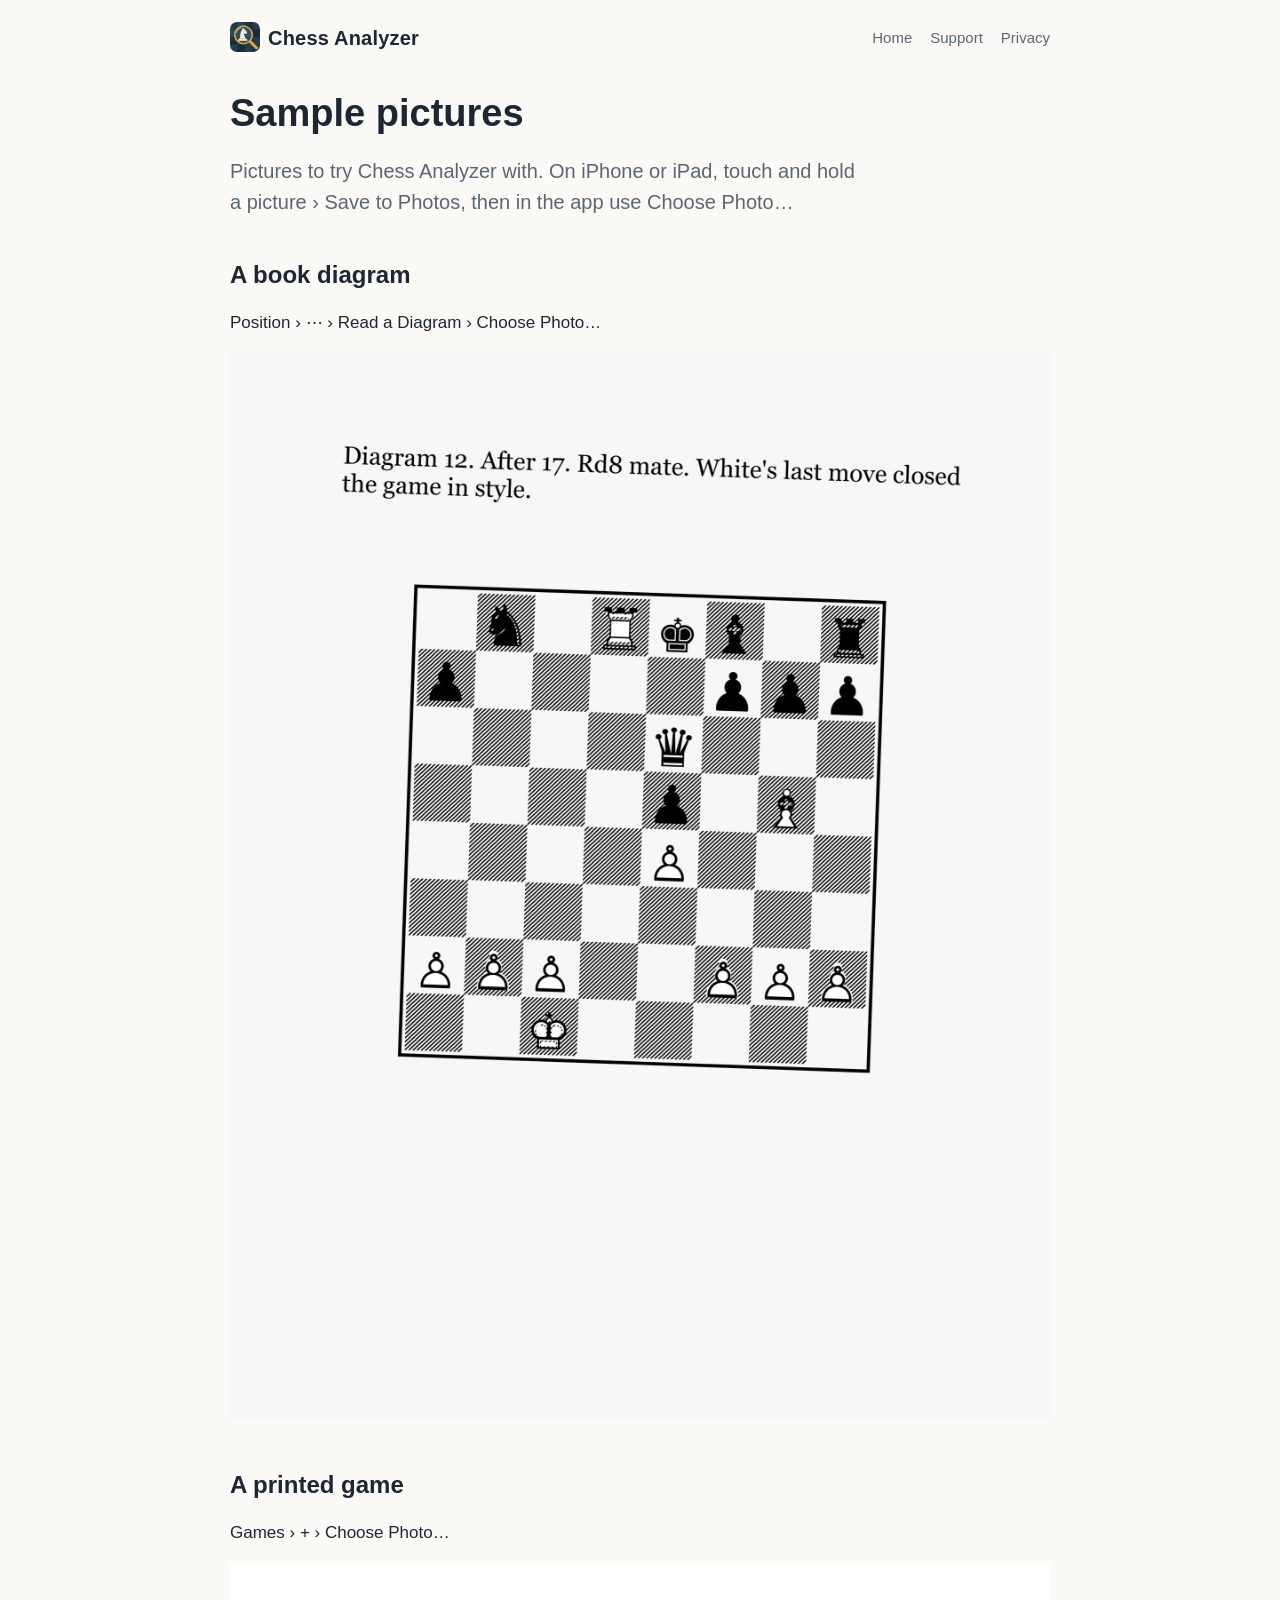
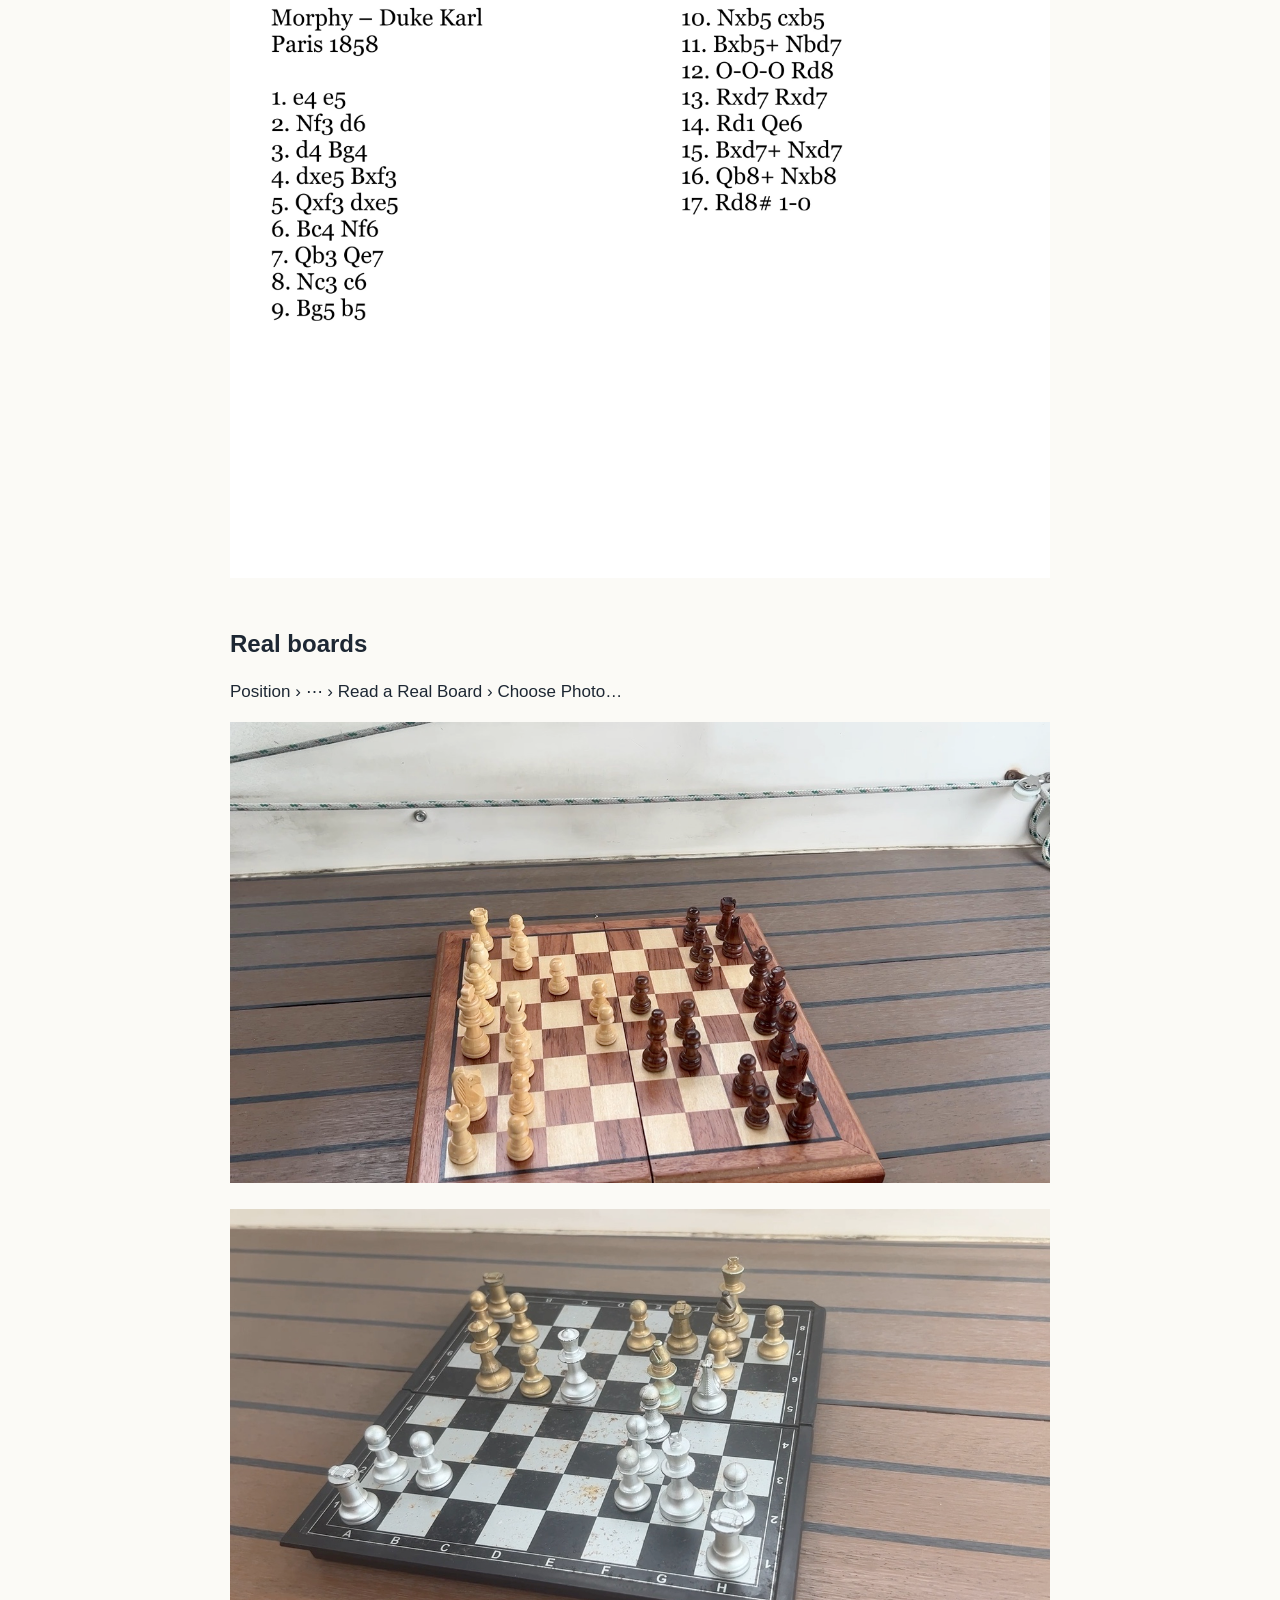
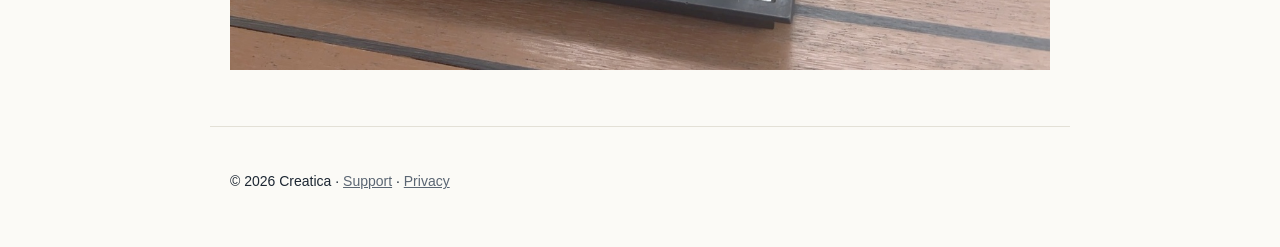
==== website/ios/samples/index.html @ c2d9110f "Prepare 1.0 for the App Store: icon, privacy manifest, listing, website, screenshots - App icon (too" ====
<!doctype html>
<html lang="en">
<head>
<meta charset="utf-8">
<meta name="viewport" content="width=device-width, initial-scale=1">
<title>Chess Analyzer – Sample pictures</title>
<meta name="description" content="Pictures to try Chess Analyzer with: a book diagram, a printed game and photos of real boards.">
<link rel="stylesheet" href="../style.css">
</head>
<body>
<header>
  <a class="brand" href="../index.html"><img src="../images/icon.png" alt="">Chess Analyzer</a>
  <nav><a href="../index.html">Home</a><a href="../support.html">Support</a><a href="../privacy.html">Privacy</a></nav>
</header>
<main>
  <h1>Sample pictures</h1>
  <p class="lead">Pictures to try Chess Analyzer with. On iPhone or iPad, touch and hold a picture › Save to Photos, then in the app use Choose Photo…</p>
  <h2>A book diagram</h2>
  <p>Position › ⋯ › Read a Diagram › Choose Photo…</p>
  <p><img src="diagram.jpg" alt="A chess diagram on a book page" style="max-width: 100%"></p>
  <h2>A printed game</h2>
  <p>Games › + › Choose Photo…</p>
  <p><img src="printed-game.jpg" alt="A printed game in two columns" style="max-width: 100%"></p>
  <h2>Real boards</h2>
  <p>Position › ⋯ › Read a Real Board › Choose Photo…</p>
  <p><img src="real-board.jpg" alt="A wooden chess set on a folding board" style="max-width: 100%"></p>
  <p><img src="real-board-2.jpg" alt="A travel chess set with silver and gold pieces" style="max-width: 100%"></p>
</main>
<footer>
  <p>© 2026 Creatica · <a href="../support.html">Support</a> · <a href="../privacy.html">Privacy</a></p>
</footer>
</body>
</html>
---- website/ios/style.css ----
/* Chess Analyzer for iPhone and iPad: no web fonts, scripts, cookies or trackers. */
:root {
  --bg: #fbfaf6; --text: #1d2733; --muted: #5b6673; --line: #e3e0d6; --accent: #2b6a83; --card: #ffffff; --sea: #e9f0f2;
}
@media (prefers-color-scheme: dark) {
  :root { --bg: #0f1419; --text: #e7ecf1; --muted: #9aa6b2; --line: #26303a; --accent: #7cc0d8; --card: #161d24; --sea: #142229; }
}
* { box-sizing: border-box; }
body {
  margin: 0; background: var(--bg); color: var(--text);
  font: 17px/1.55 -apple-system, BlinkMacSystemFont, "Segoe UI", Helvetica, Arial, sans-serif;
}
header, main, footer { max-width: 860px; margin: 0 auto; padding: 0 20px; }
header { display: flex; align-items: center; justify-content: space-between; padding-top: 22px; padding-bottom: 10px; }
header a.brand { font-weight: 700; font-size: 20px; color: var(--text); text-decoration: none; letter-spacing: 0.2px; }
nav a { color: var(--muted); text-decoration: none; margin-left: 18px; font-size: 15px; }
nav a:hover, nav a[aria-current] { color: var(--accent); }
h1 { font-size: 38px; line-height: 1.15; margin: 28px 0 10px; }
h2 { font-size: 24px; margin: 38px 0 8px; }
h3 { font-size: 18px; margin: 22px 0 4px; }
p, li { color: var(--text); }
.lead { font-size: 20px; color: var(--muted); max-width: 640px; }
a { color: var(--accent); }
.hero { background: var(--sea); border-radius: 16px; padding: 26px 26px 18px; margin-top: 10px; }
.grid { display: grid; grid-template-columns: repeat(auto-fit, minmax(240px, 1fr)); gap: 14px; margin-top: 16px; }
.card { background: var(--card); border: 1px solid var(--line); border-radius: 12px; padding: 14px 16px; }
.card h3 { margin-top: 2px; }
.card p { margin: 4px 0 0; font-size: 15.5px; color: var(--muted); }
.note { border-left: 3px solid var(--accent); padding: 4px 0 4px 14px; color: var(--muted); }
table { border-collapse: collapse; width: 100%; font-size: 15.5px; margin: 8px 0; }
th, td { text-align: left; vertical-align: top; padding: 8px 10px; border-bottom: 1px solid var(--line); }
th { color: var(--muted); font-weight: 600; }
footer { color: var(--muted); font-size: 14px; padding-top: 30px; padding-bottom: 40px; border-top: 1px solid var(--line); margin-top: 48px; }
footer a { color: var(--muted); }
@media (max-width: 520px) { h1 { font-size: 30px; } nav a { margin-left: 12px; } }
header a.brand img { width: 30px; height: 30px; border-radius: 7px; vertical-align: -7px; margin-right: 8px; }
.shots { display: grid; grid-template-columns: repeat(auto-fit, minmax(180px, 1fr)); gap: 14px; margin-top: 16px; }
.shots img { width: 100%; border-radius: 14px; border: 1px solid var(--line); }
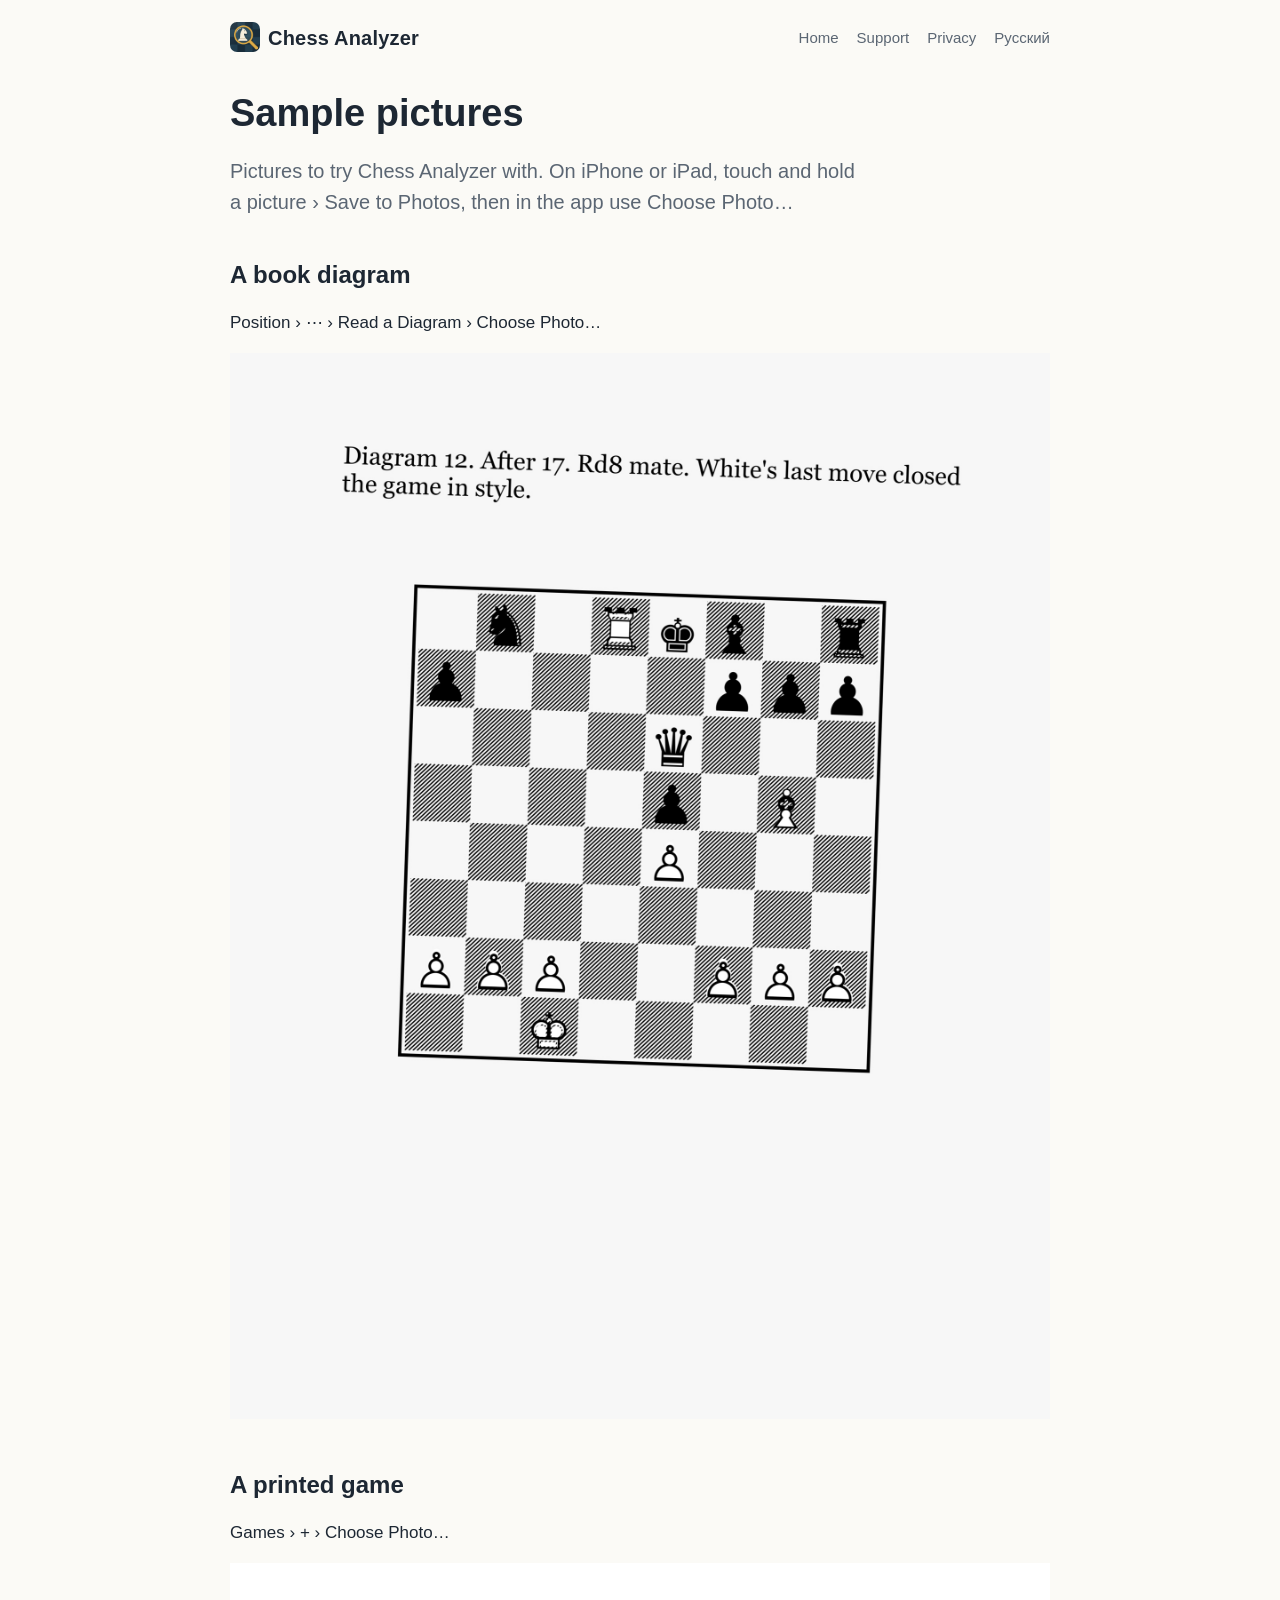
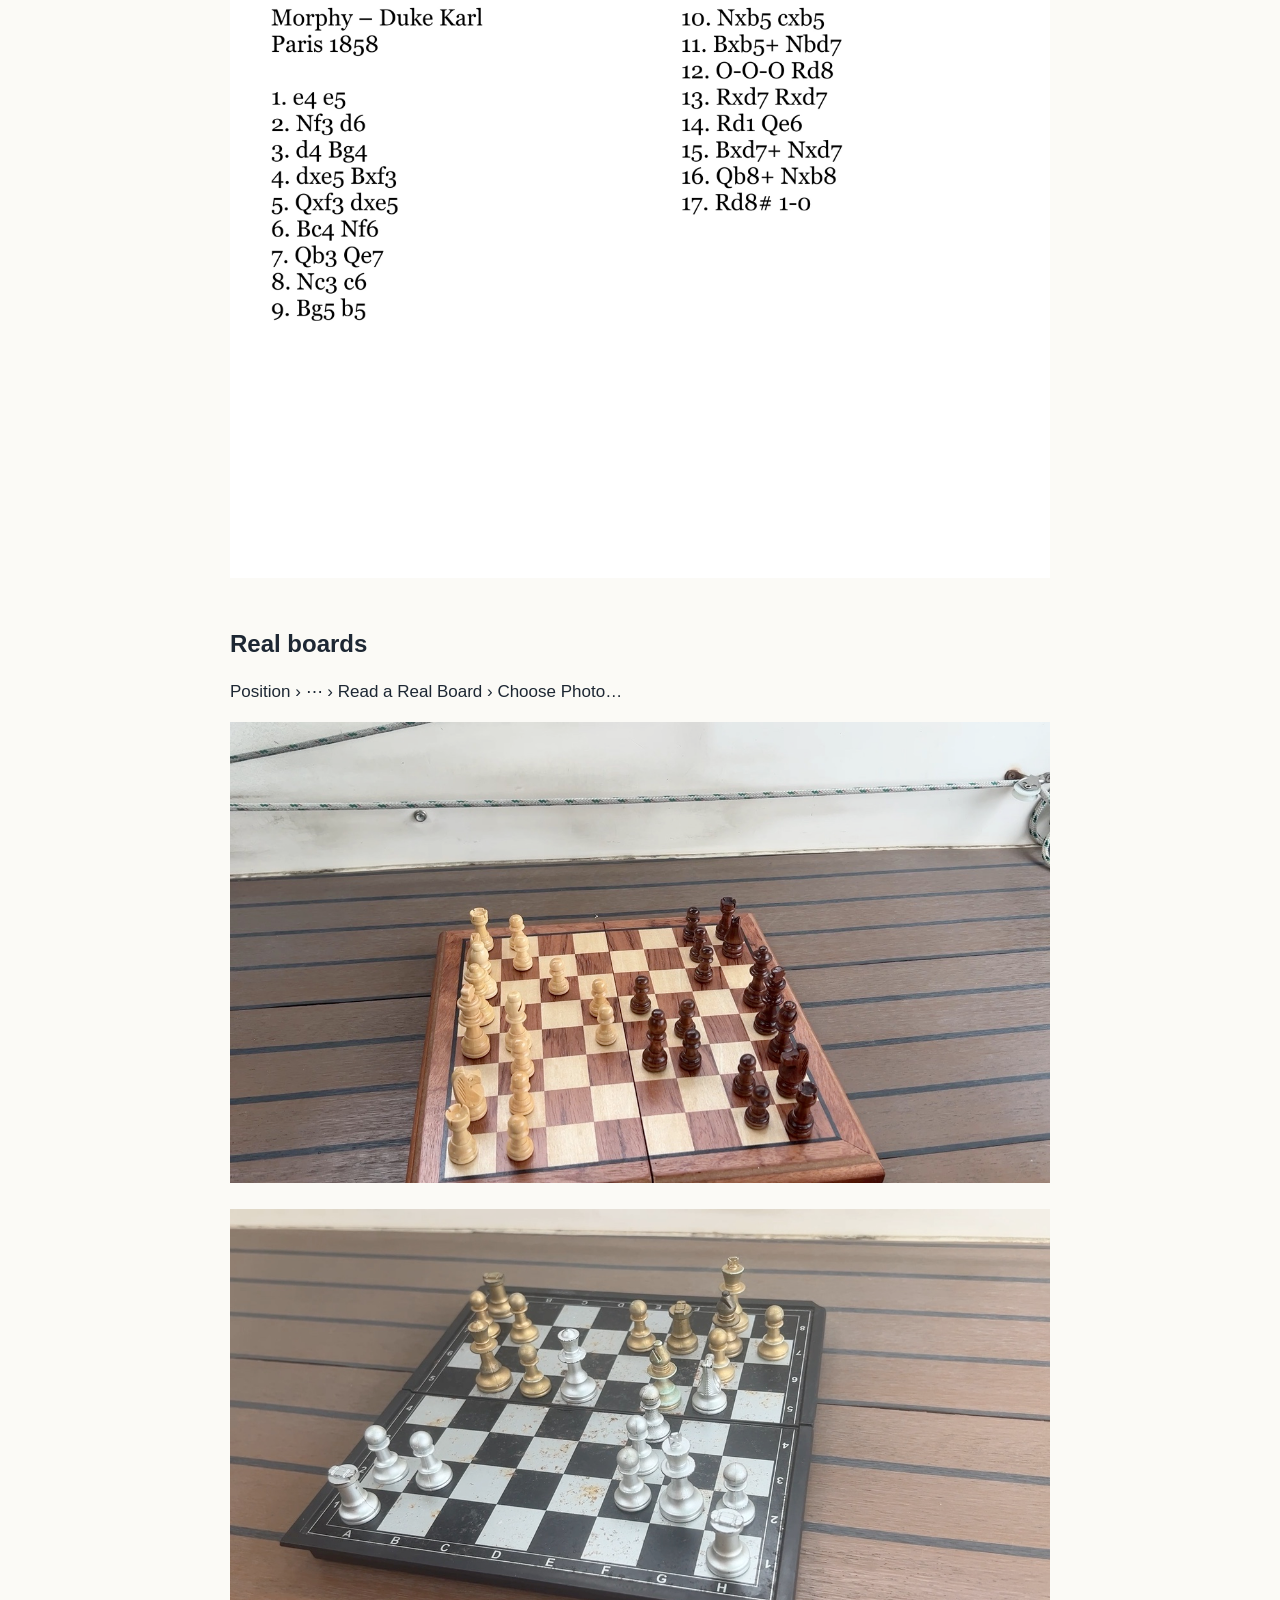
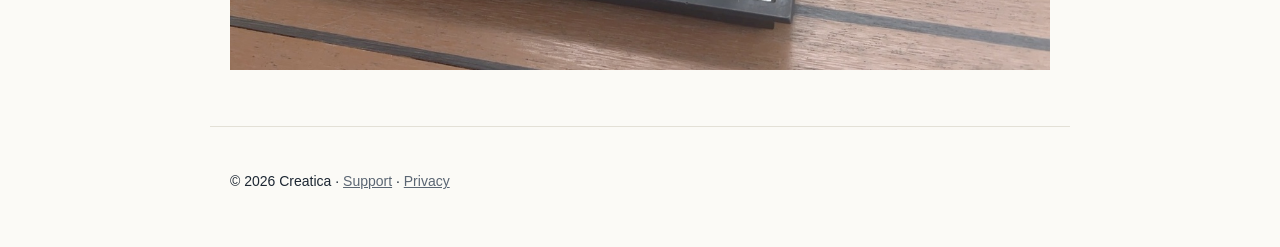
==== commit dc4ac884: "Website: Russian versions of the iOS pages (-ru), linked both ways" ====
--- a/website/ios/samples/index.html
+++ b/website/ios/samples/index.html
@@ -5,12 +5,13 @@
 <meta name="viewport" content="width=device-width, initial-scale=1">
 <title>Chess Analyzer – Sample pictures</title>
 <meta name="description" content="Pictures to try Chess Analyzer with: a book diagram, a printed game and photos of real boards.">
+<link rel="alternate" hreflang="ru" href="index-ru.html">
 <link rel="stylesheet" href="../style.css">
 </head>
 <body>
 <header>
   <a class="brand" href="../index.html"><img src="../images/icon.png" alt="">Chess Analyzer</a>
-  <nav><a href="../index.html">Home</a><a href="../support.html">Support</a><a href="../privacy.html">Privacy</a></nav>
+  <nav><a href="../index.html">Home</a><a href="../support.html">Support</a><a href="../privacy.html">Privacy</a><a href="index-ru.html" lang="ru">Русский</a></nav>
 </header>
 <main>
   <h1>Sample pictures</h1>
--- a/website/ios/style.css
+++ b/website/ios/style.css
@@ -11,7 +11,7 @@
   font: 17px/1.55 -apple-system, BlinkMacSystemFont, "Segoe UI", Helvetica, Arial, sans-serif;
 }
 header, main, footer { max-width: 860px; margin: 0 auto; padding: 0 20px; }
-header { display: flex; align-items: center; justify-content: space-between; padding-top: 22px; padding-bottom: 10px; }
+header { display: flex; flex-wrap: wrap; gap: 6px 0; align-items: center; justify-content: space-between; padding-top: 22px; padding-bottom: 10px; }
 header a.brand { font-weight: 700; font-size: 20px; color: var(--text); text-decoration: none; letter-spacing: 0.2px; }
 nav a { color: var(--muted); text-decoration: none; margin-left: 18px; font-size: 15px; }
 nav a:hover, nav a[aria-current] { color: var(--accent); }
